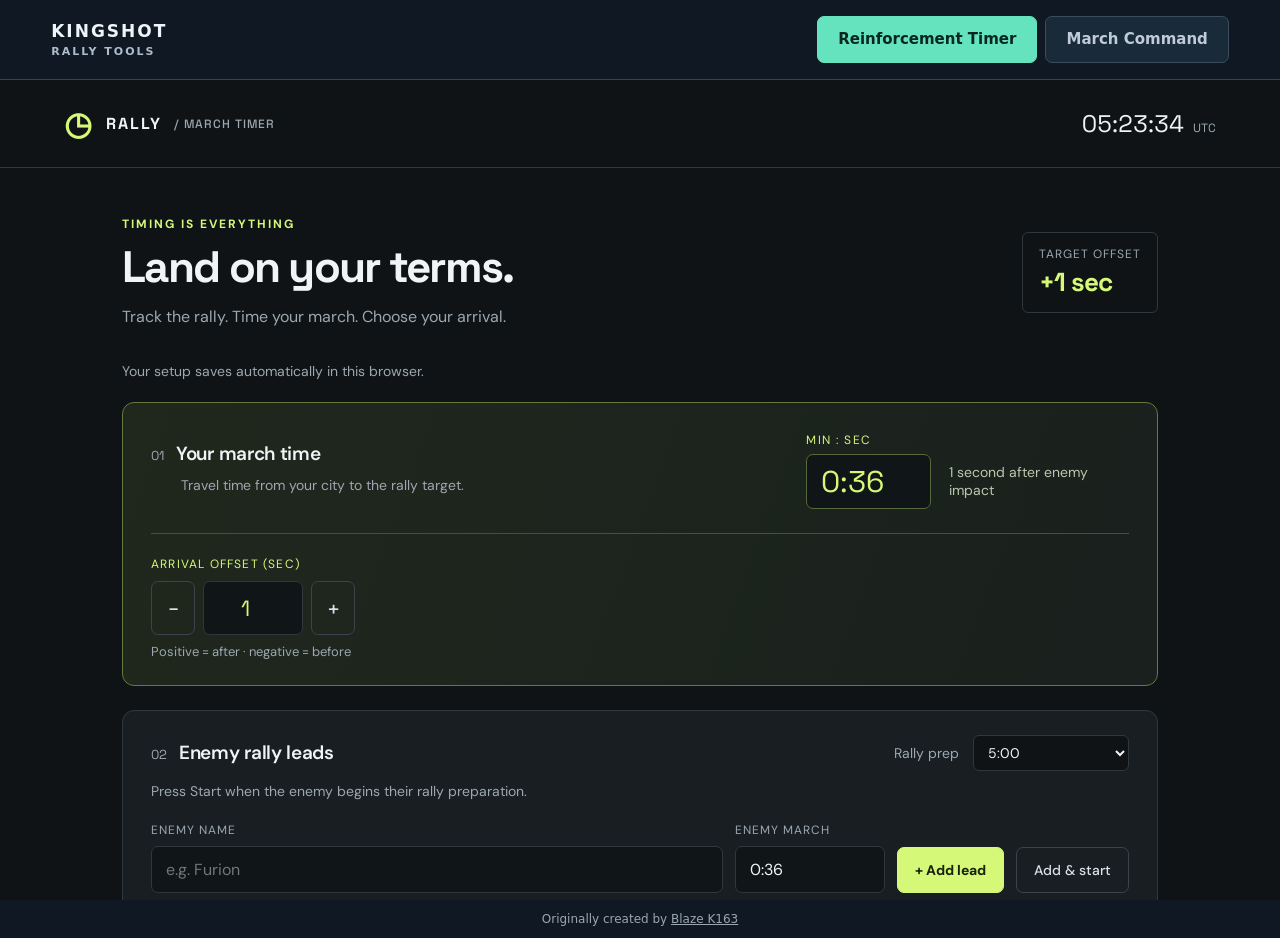
==== index.html @ 43cde856 "Publish community-self-hosting release with Blaze K163 credits and Netlify deployment" ====
<!doctype html>
<html lang="en"><head><meta charset="utf-8"><meta name="viewport" content="width=device-width,initial-scale=1"><title>Kingshot — Rally Tools</title><meta name="description" content="Reinforcement Timer and March Command in one workspace."><link rel="icon" href="data:image/svg+xml,%3Csvg xmlns='http://www.w3.org/2000/svg' viewBox='0 0 32 32'%3E%3Crect width='32' height='32' rx='8' fill='%23101923'/%3E%3Cpath d='M6 24 16 6 26 24M10 18h12' stroke='%2365e3bf' fill='none' stroke-width='3'/%3E%3C/svg%3E"><link rel="stylesheet" href="tabs.css"><script defer src="tabs.js"></script></head>
<body><header class="tools-header"><span class="brand">KINGSHOT <small>RALLY TOOLS</small></span><div role="tablist" aria-label="Rally tools"><button type="button" id="reinforcement-tab" role="tab" aria-controls="reinforcement-panel" aria-selected="true">Reinforcement Timer</button><button type="button" id="march-tab" role="tab" aria-controls="march-panel" aria-selected="false" tabindex="-1">March Command</button></div></header>
<main><section id="reinforcement-panel" role="tabpanel" aria-labelledby="reinforcement-tab"><iframe src="reinforcement/" title="Reinforcement Timer" allow="autoplay"></iframe></section><section id="march-panel" role="tabpanel" aria-labelledby="march-tab" hidden><iframe src="march-command/" title="March Command" allow="clipboard-write"></iframe></section></main>
<noscript>Enable JavaScript to switch tabs, or open <a href="reinforcement/">Reinforcement Timer</a> or <a href="march-command/">March Command</a> directly.</noscript><div class="creator-credit" style="text-align:center;padding:12px 8px;color:#9aa6b2;font:12px system-ui,sans-serif">Originally created by <a href="https://github.com/Cblaze401/kingshot-rally-tools" target="_blank" rel="noopener noreferrer" style="color:inherit;text-decoration:underline">Blaze K163</a></div></body></html>
---- tabs.css ----
:root{color-scheme:dark;font:16px/1.4 system-ui,sans-serif;background:#101923;color:#eef5fa}*{box-sizing:border-box}body{margin:0}.tools-header{min-height:80px;padding:14px 4%;display:flex;align-items:center;gap:24px;justify-content:space-between;border-bottom:1px solid #344555}.brand{font-size:17px;letter-spacing:2px;font-weight:750}.brand small{color:#aebdcc;display:block;font-size:11px;letter-spacing:2px}[role=tablist]{display:flex;gap:8px}[role=tab]{font:inherit;font-size:15px;font-weight:650;padding:12px 20px;color:#bfccd8;background:#192a38;border:1px solid #3b4c5e;border-radius:7px;cursor:pointer}[role=tab][aria-selected=true]{color:#09271e;background:#65e3bf;border-color:#65e3bf}[role=tab]:focus-visible{outline:2px solid white;outline-offset:3px}main{height:calc(100dvh - 80px)}[role=tabpanel],iframe{width:100%;height:100%;border:0;display:block}[hidden]{display:none!important}@media(max-width:600px){.tools-header{height:125px;flex-direction:column;gap:12px;align-items:stretch;padding:12px 4%}.brand{display:flex;align-items:center;gap:12px}.brand small{font-size:10px}[role=tablist]{width:100%}[role=tab]{flex:1;padding:10px 8px;font-size:14px}main{height:calc(100dvh - 125px)}}
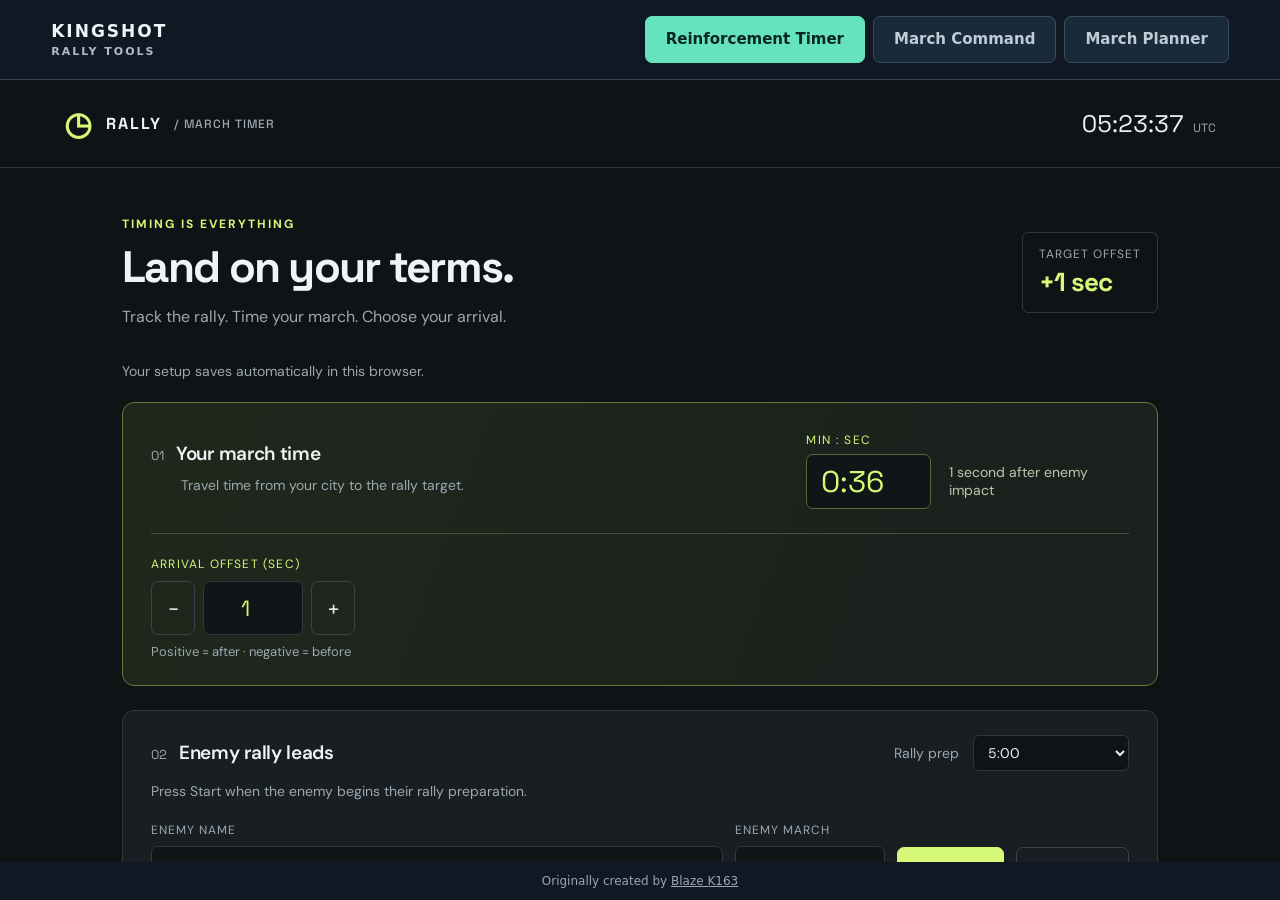
==== commit e0ea0b0d: "Add March Planner to community tools and preserve manual pet times" ====
--- a/index.html
+++ b/index.html
@@ -1,5 +1,6 @@
 <!doctype html>
-<html lang="en"><head><meta charset="utf-8"><meta name="viewport" content="width=device-width,initial-scale=1"><title>Kingshot — Rally Tools</title><meta name="description" content="Reinforcement Timer and March Command in one workspace."><link rel="icon" href="data:image/svg+xml,%3Csvg xmlns='http://www.w3.org/2000/svg' viewBox='0 0 32 32'%3E%3Crect width='32' height='32' rx='8' fill='%23101923'/%3E%3Cpath d='M6 24 16 6 26 24M10 18h12' stroke='%2365e3bf' fill='none' stroke-width='3'/%3E%3C/svg%3E"><link rel="stylesheet" href="tabs.css"><script defer src="tabs.js"></script></head>
-<body><header class="tools-header"><span class="brand">KINGSHOT <small>RALLY TOOLS</small></span><div role="tablist" aria-label="Rally tools"><button type="button" id="reinforcement-tab" role="tab" aria-controls="reinforcement-panel" aria-selected="true">Reinforcement Timer</button><button type="button" id="march-tab" role="tab" aria-controls="march-panel" aria-selected="false" tabindex="-1">March Command</button></div></header>
-<main><section id="reinforcement-panel" role="tabpanel" aria-labelledby="reinforcement-tab"><iframe src="reinforcement/" title="Reinforcement Timer" allow="autoplay"></iframe></section><section id="march-panel" role="tabpanel" aria-labelledby="march-tab" hidden><iframe src="march-command/" title="March Command" allow="clipboard-write"></iframe></section></main>
-<noscript>Enable JavaScript to switch tabs, or open <a href="reinforcement/">Reinforcement Timer</a> or <a href="march-command/">March Command</a> directly.</noscript><div class="creator-credit" style="text-align:center;padding:12px 8px;color:#9aa6b2;font:12px system-ui,sans-serif">Originally created by <a href="https://github.com/Cblaze401/kingshot-rally-tools" target="_blank" rel="noopener noreferrer" style="color:inherit;text-decoration:underline">Blaze K163</a></div></body></html>
+<html lang="en"><head><meta charset="utf-8"><meta name="viewport" content="width=device-width,initial-scale=1"><title>Kingshot — Rally Tools</title><meta name="description" content="Reinforcement Timer, March Command and March Planner in one workspace."><link rel="icon" href="data:image/svg+xml,%3Csvg xmlns='http://www.w3.org/2000/svg' viewBox='0 0 32 32'%3E%3Crect width='32' height='32' rx='8' fill='%23101923'/%3E%3Cpath d='M6 24 16 6 26 24M10 18h12' stroke='%2365e3bf' fill='none' stroke-width='3'/%3E%3C/svg%3E"><link rel="stylesheet" href="tabs.css"><script defer src="tabs.js"></script></head>
+<body><header class="tools-header"><span class="brand">KINGSHOT <small>RALLY TOOLS</small></span><div role="tablist" aria-label="Rally tools"><button type="button" id="reinforcement-tab" role="tab" aria-controls="reinforcement-panel" aria-selected="true">Reinforcement Timer</button><button type="button" id="march-tab" role="tab" aria-controls="march-panel" aria-selected="false" tabindex="-1">March Command</button><button type="button" id="planner-tab" role="tab" aria-controls="planner-panel" aria-selected="false" tabindex="-1">March Planner</button></div></header>
+<main><section id="reinforcement-panel" role="tabpanel" aria-labelledby="reinforcement-tab"><iframe src="reinforcement/" title="Reinforcement Timer" allow="autoplay"></iframe></section><section id="march-panel" role="tabpanel" aria-labelledby="march-tab" hidden><iframe src="march-command/" title="March Command" allow="clipboard-write"></iframe></section><section id="planner-panel" role="tabpanel" aria-labelledby="planner-tab" hidden><iframe src="march-planner/" title="March Planner" allow="clipboard-write"></iframe></section></main>
+<noscript>Enable JavaScript to switch tabs, or open <a href="reinforcement/">Reinforcement Timer</a> or <a href="march-command/">March Command</a> or <a href="march-planner/">March Planner</a> directly.</noscript><div class="creator-credit" style="text-align:center;padding:12px 8px;color:#9aa6b2;font:12px system-ui,sans-serif">Originally created by <a href="https://github.com/Cblaze401/kingshot-rally-tools" target="_blank" rel="noopener noreferrer" style="color:inherit;text-decoration:underline">Blaze K163</a></div>
+</body></html>
--- a/tabs.css
+++ b/tabs.css
@@ -1 +1,8 @@
 :root{color-scheme:dark;font:16px/1.4 system-ui,sans-serif;background:#101923;color:#eef5fa}*{box-sizing:border-box}body{margin:0}.tools-header{min-height:80px;padding:14px 4%;display:flex;align-items:center;gap:24px;justify-content:space-between;border-bottom:1px solid #344555}.brand{font-size:17px;letter-spacing:2px;font-weight:750}.brand small{color:#aebdcc;display:block;font-size:11px;letter-spacing:2px}[role=tablist]{display:flex;gap:8px}[role=tab]{font:inherit;font-size:15px;font-weight:650;padding:12px 20px;color:#bfccd8;background:#192a38;border:1px solid #3b4c5e;border-radius:7px;cursor:pointer}[role=tab][aria-selected=true]{color:#09271e;background:#65e3bf;border-color:#65e3bf}[role=tab]:focus-visible{outline:2px solid white;outline-offset:3px}main{height:calc(100dvh - 80px)}[role=tabpanel],iframe{width:100%;height:100%;border:0;display:block}[hidden]{display:none!important}@media(max-width:600px){.tools-header{height:125px;flex-direction:column;gap:12px;align-items:stretch;padding:12px 4%}.brand{display:flex;align-items:center;gap:12px}.brand small{font-size:10px}[role=tablist]{width:100%}[role=tab]{flex:1;padding:10px 8px;font-size:14px}main{height:calc(100dvh - 125px)}}
+
+/* Let the header grow naturally when three tools wrap on small screens. */
+body{height:100dvh;display:flex;flex-direction:column;overflow:hidden}
+.tools-header{flex:none}
+main{flex:1;min-height:0;height:auto}
+[role=tablist]{flex-wrap:wrap}
+@media(max-width:800px){.tools-header{height:auto;flex-direction:column;gap:12px;align-items:stretch;padding:12px 4%}.brand{display:flex;align-items:center;gap:12px}.brand small{font-size:10px}[role=tablist]{width:100%}[role=tab]{flex:1;min-width:0;padding:10px 8px;font-size:13px}main{height:auto}}
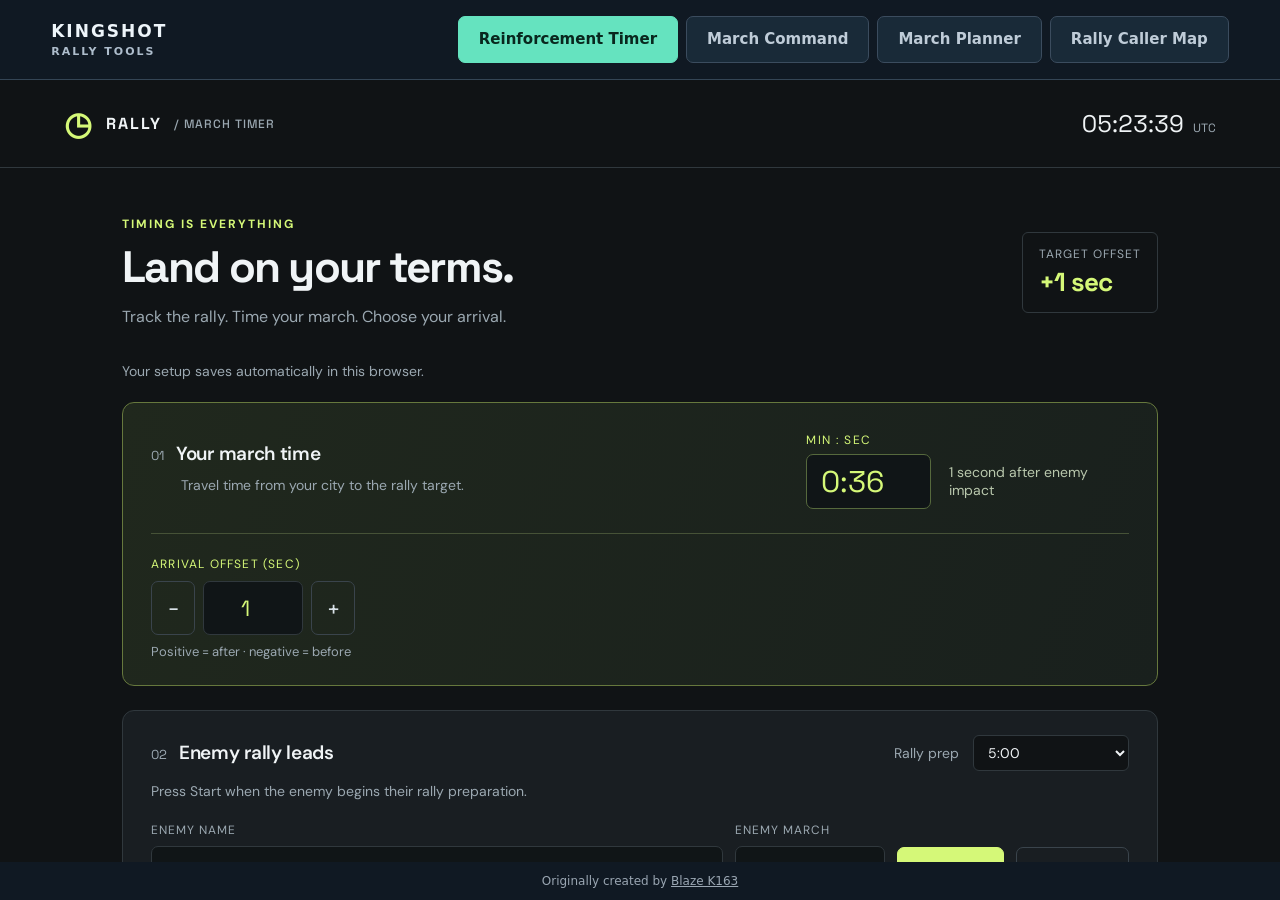
==== commit 3ea25120: "Give Rally Caller Map its own tab with shared roster state" ====
--- a/index.html
+++ b/index.html
@@ -1,6 +1,6 @@
 <!doctype html>
-<html lang="en"><head><meta charset="utf-8"><meta name="viewport" content="width=device-width,initial-scale=1"><title>Kingshot — Rally Tools</title><meta name="description" content="Reinforcement Timer, March Command and March Planner in one workspace."><link rel="icon" href="data:image/svg+xml,%3Csvg xmlns='http://www.w3.org/2000/svg' viewBox='0 0 32 32'%3E%3Crect width='32' height='32' rx='8' fill='%23101923'/%3E%3Cpath d='M6 24 16 6 26 24M10 18h12' stroke='%2365e3bf' fill='none' stroke-width='3'/%3E%3C/svg%3E"><link rel="stylesheet" href="tabs.css"><script defer src="tabs.js"></script></head>
-<body><header class="tools-header"><span class="brand">KINGSHOT <small>RALLY TOOLS</small></span><div role="tablist" aria-label="Rally tools"><button type="button" id="reinforcement-tab" role="tab" aria-controls="reinforcement-panel" aria-selected="true">Reinforcement Timer</button><button type="button" id="march-tab" role="tab" aria-controls="march-panel" aria-selected="false" tabindex="-1">March Command</button><button type="button" id="planner-tab" role="tab" aria-controls="planner-panel" aria-selected="false" tabindex="-1">March Planner</button></div></header>
+<html lang="en"><head><meta charset="utf-8"><meta name="viewport" content="width=device-width,initial-scale=1"><title>Kingshot — Rally Tools</title><meta name="description" content="Reinforcement Timer, March Command, March Planner and Rally Caller Map in one workspace."><link rel="icon" href="data:image/svg+xml,%3Csvg xmlns='http://www.w3.org/2000/svg' viewBox='0 0 32 32'%3E%3Crect width='32' height='32' rx='8' fill='%23101923'/%3E%3Cpath d='M6 24 16 6 26 24M10 18h12' stroke='%2365e3bf' fill='none' stroke-width='3'/%3E%3C/svg%3E"><link rel="stylesheet" href="tabs.css"><script defer src="tabs.js"></script></head>
+<body><header class="tools-header"><span class="brand">KINGSHOT <small>RALLY TOOLS</small></span><div role="tablist" aria-label="Rally tools"><button type="button" id="reinforcement-tab" role="tab" aria-controls="reinforcement-panel" aria-selected="true">Reinforcement Timer</button><button type="button" id="march-tab" role="tab" aria-controls="march-panel" aria-selected="false" tabindex="-1">March Command</button><button type="button" id="planner-tab" role="tab" aria-controls="planner-panel" aria-selected="false" tabindex="-1">March Planner</button><button type="button" id="caller-map-tab" role="tab" aria-controls="march-panel" aria-selected="false" tabindex="-1">Rally Caller Map</button></div></header>
 <main><section id="reinforcement-panel" role="tabpanel" aria-labelledby="reinforcement-tab"><iframe src="reinforcement/" title="Reinforcement Timer" allow="autoplay"></iframe></section><section id="march-panel" role="tabpanel" aria-labelledby="march-tab" hidden><iframe src="march-command/" title="March Command" allow="clipboard-write"></iframe></section><section id="planner-panel" role="tabpanel" aria-labelledby="planner-tab" hidden><iframe src="march-planner/" title="March Planner" allow="clipboard-write"></iframe></section></main>
 <noscript>Enable JavaScript to switch tabs, or open <a href="reinforcement/">Reinforcement Timer</a> or <a href="march-command/">March Command</a> or <a href="march-planner/">March Planner</a> directly.</noscript><div class="creator-credit" style="text-align:center;padding:12px 8px;color:#9aa6b2;font:12px system-ui,sans-serif">Originally created by <a href="https://github.com/Cblaze401/kingshot-rally-tools" target="_blank" rel="noopener noreferrer" style="color:inherit;text-decoration:underline">Blaze K163</a></div>
 </body></html>
--- a/tabs.css
+++ b/tabs.css
@@ -6,3 +6,5 @@
 main{flex:1;min-height:0;height:auto}
 [role=tablist]{flex-wrap:wrap}
 @media(max-width:800px){.tools-header{height:auto;flex-direction:column;gap:12px;align-items:stretch;padding:12px 4%}.brand{display:flex;align-items:center;gap:12px}.brand small{font-size:10px}[role=tablist]{width:100%}[role=tab]{flex:1;min-width:0;padding:10px 8px;font-size:13px}main{height:auto}}
+
+@media(max-width:600px){[role=tablist]{display:grid;grid-template-columns:1fr 1fr}[role=tab]{width:100%}}
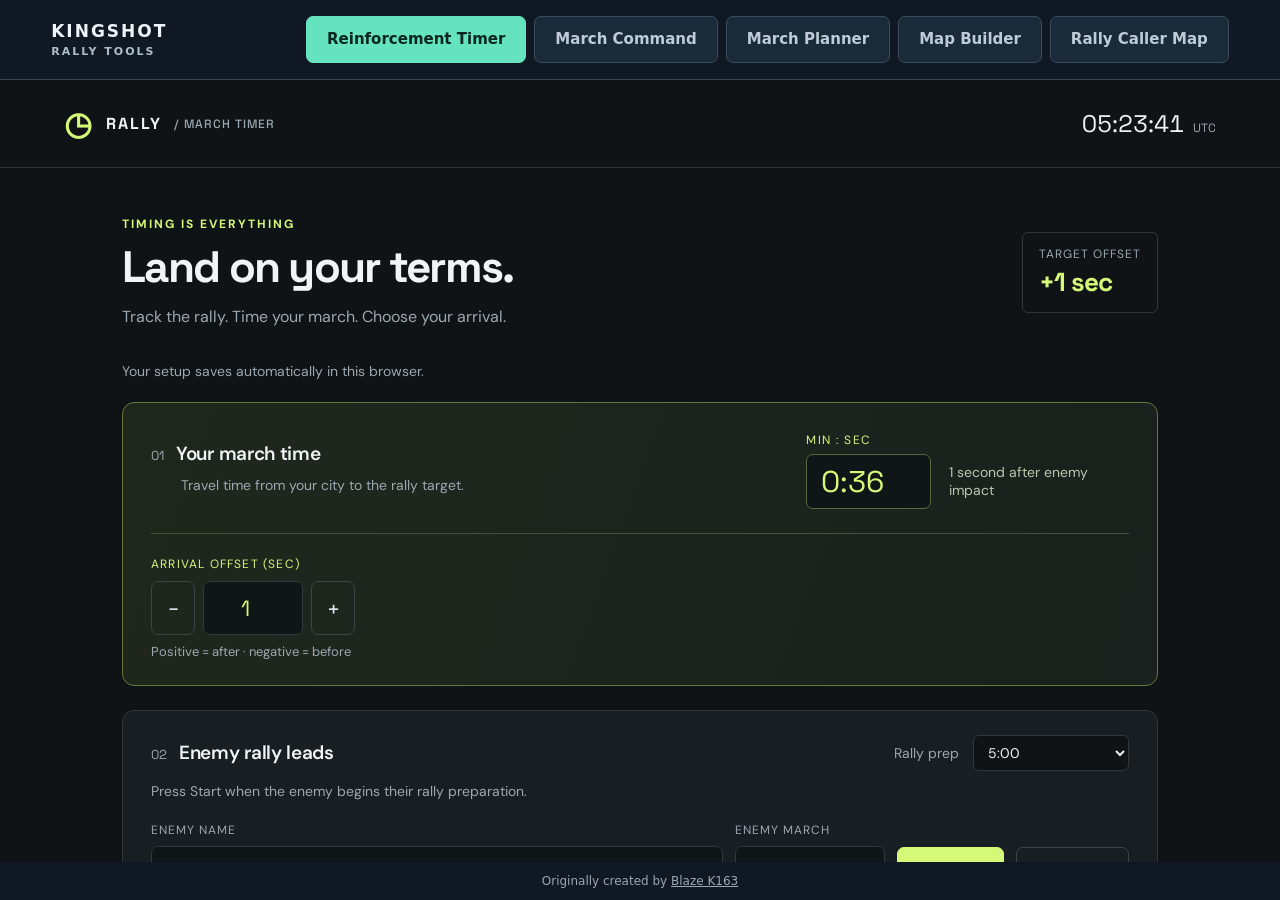
==== commit dd264cf0: "Move city formations into Map Builder tab and restore stock March Planner" ====
--- a/index.html
+++ b/index.html
@@ -1,6 +1,6 @@
 <!doctype html>
-<html lang="en"><head><meta charset="utf-8"><meta name="viewport" content="width=device-width,initial-scale=1"><title>Kingshot — Rally Tools</title><meta name="description" content="Reinforcement Timer, March Command, March Planner and Rally Caller Map in one workspace."><link rel="icon" href="data:image/svg+xml,%3Csvg xmlns='http://www.w3.org/2000/svg' viewBox='0 0 32 32'%3E%3Crect width='32' height='32' rx='8' fill='%23101923'/%3E%3Cpath d='M6 24 16 6 26 24M10 18h12' stroke='%2365e3bf' fill='none' stroke-width='3'/%3E%3C/svg%3E"><link rel="stylesheet" href="tabs.css"><script defer src="tabs.js"></script></head>
-<body><header class="tools-header"><span class="brand">KINGSHOT <small>RALLY TOOLS</small></span><div role="tablist" aria-label="Rally tools"><button type="button" id="reinforcement-tab" role="tab" aria-controls="reinforcement-panel" aria-selected="true">Reinforcement Timer</button><button type="button" id="march-tab" role="tab" aria-controls="march-panel" aria-selected="false" tabindex="-1">March Command</button><button type="button" id="planner-tab" role="tab" aria-controls="planner-panel" aria-selected="false" tabindex="-1">March Planner</button><button type="button" id="caller-map-tab" role="tab" aria-controls="march-panel" aria-selected="false" tabindex="-1">Rally Caller Map</button></div></header>
-<main><section id="reinforcement-panel" role="tabpanel" aria-labelledby="reinforcement-tab"><iframe src="reinforcement/" title="Reinforcement Timer" allow="autoplay"></iframe></section><section id="march-panel" role="tabpanel" aria-labelledby="march-tab" hidden><iframe src="march-command/" title="March Command" allow="clipboard-write"></iframe></section><section id="planner-panel" role="tabpanel" aria-labelledby="planner-tab" hidden><iframe src="march-planner/" title="March Planner" allow="clipboard-write"></iframe></section></main>
-<noscript>Enable JavaScript to switch tabs, or open <a href="reinforcement/">Reinforcement Timer</a> or <a href="march-command/">March Command</a> or <a href="march-planner/">March Planner</a> directly.</noscript><div class="creator-credit" style="text-align:center;padding:12px 8px;color:#9aa6b2;font:12px system-ui,sans-serif">Originally created by <a href="https://github.com/Cblaze401/kingshot-rally-tools" target="_blank" rel="noopener noreferrer" style="color:inherit;text-decoration:underline">Blaze K163</a></div>
+<html lang="en"><head><meta charset="utf-8"><meta name="viewport" content="width=device-width,initial-scale=1"><title>Kingshot — Rally Tools</title><meta name="description" content="Reinforcement Timer, March Command, March Planner, Map Builder and Rally Caller Map in one workspace."><link rel="icon" href="data:image/svg+xml,%3Csvg xmlns='http://www.w3.org/2000/svg' viewBox='0 0 32 32'%3E%3Crect width='32' height='32' rx='8' fill='%23101923'/%3E%3Cpath d='M6 24 16 6 26 24M10 18h12' stroke='%2365e3bf' fill='none' stroke-width='3'/%3E%3C/svg%3E"><link rel="stylesheet" href="tabs.css"><script defer src="tabs.js"></script></head>
+<body><header class="tools-header"><span class="brand">KINGSHOT <small>RALLY TOOLS</small></span><div role="tablist" aria-label="Rally tools"><button type="button" id="reinforcement-tab" role="tab" aria-controls="reinforcement-panel" aria-selected="true">Reinforcement Timer</button><button type="button" id="march-tab" role="tab" aria-controls="march-panel" aria-selected="false" tabindex="-1">March Command</button><button type="button" id="planner-tab" role="tab" aria-controls="planner-panel" aria-selected="false" tabindex="-1">March Planner</button><button type="button" id="builder-tab" role="tab" aria-controls="builder-panel" aria-selected="false" tabindex="-1">Map Builder</button><button type="button" id="caller-map-tab" role="tab" aria-controls="march-panel" aria-selected="false" tabindex="-1">Rally Caller Map</button></div></header>
+<main><section id="reinforcement-panel" role="tabpanel" aria-labelledby="reinforcement-tab"><iframe src="reinforcement/" title="Reinforcement Timer" allow="autoplay"></iframe></section><section id="march-panel" role="tabpanel" aria-labelledby="march-tab" hidden><iframe src="march-command/" title="March Command" allow="clipboard-write"></iframe></section><section id="planner-panel" role="tabpanel" aria-labelledby="planner-tab" hidden><iframe src="march-planner/" title="March Planner" allow="clipboard-write"></iframe></section><section id="builder-panel" role="tabpanel" aria-labelledby="builder-tab" hidden><iframe src="map-builder/" title="Map Builder" allow="clipboard-write"></iframe></section></main>
+<noscript>Enable JavaScript to switch tabs, or open <a href="reinforcement/">Reinforcement Timer</a> or <a href="march-command/">March Command</a> or <a href="march-planner/">March Planner</a> or <a href="map-builder/">Map Builder</a> directly.</noscript><div class="creator-credit" style="text-align:center;padding:12px 8px;color:#9aa6b2;font:12px system-ui,sans-serif">Originally created by <a href="https://github.com/Cblaze401/kingshot-rally-tools" target="_blank" rel="noopener noreferrer" style="color:inherit;text-decoration:underline">Blaze K163</a></div>
 </body></html>
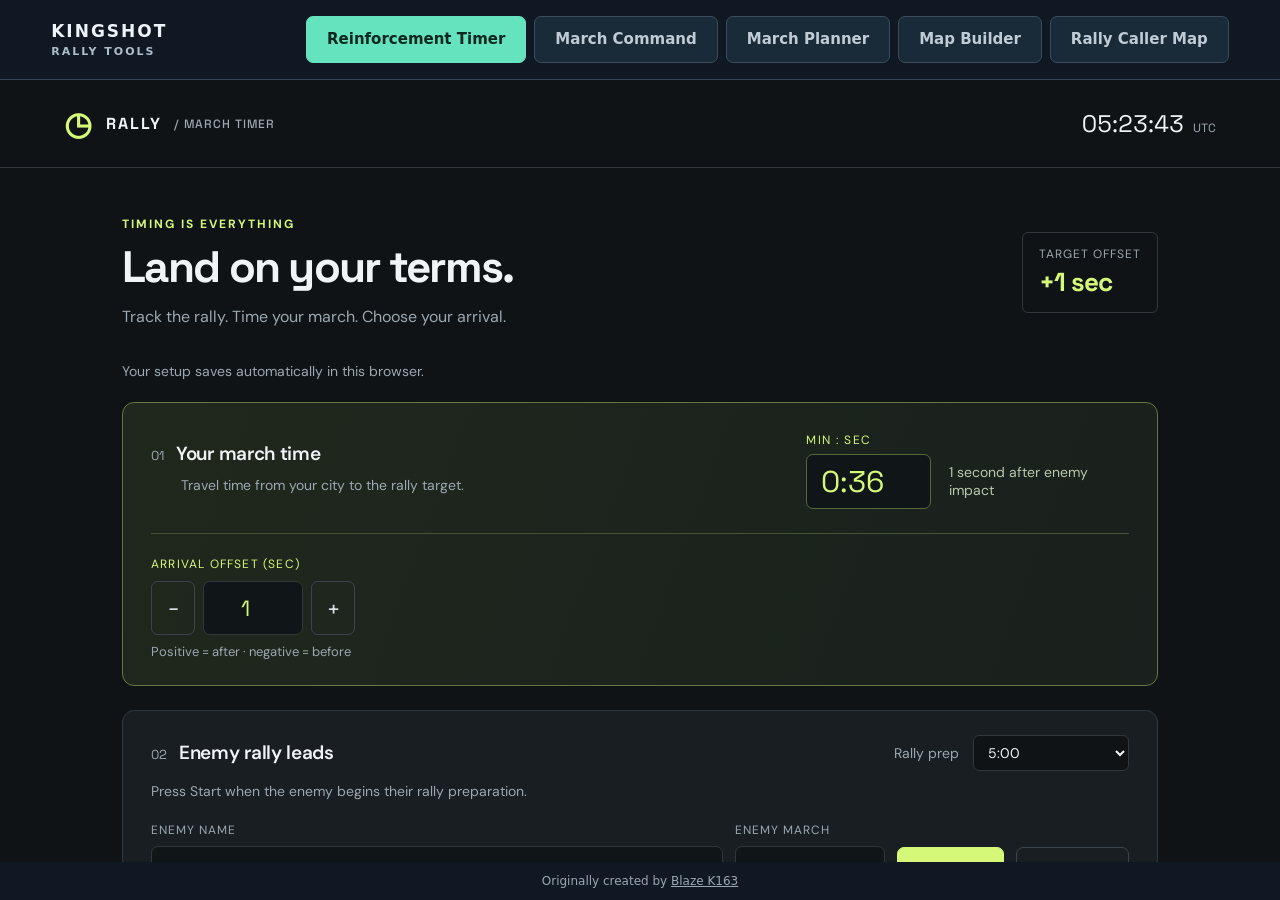
==== commit f30e3775: "Document the five rally tools and point creator credit at the public repo. Self-host notes now inclu" ====
--- a/index.html
+++ b/index.html
@@ -2,5 +2,5 @@
 <html lang="en"><head><meta charset="utf-8"><meta name="viewport" content="width=device-width,initial-scale=1"><title>Kingshot — Rally Tools</title><meta name="description" content="Reinforcement Timer, March Command, March Planner, Map Builder and Rally Caller Map in one workspace."><link rel="icon" href="data:image/svg+xml,%3Csvg xmlns='http://www.w3.org/2000/svg' viewBox='0 0 32 32'%3E%3Crect width='32' height='32' rx='8' fill='%23101923'/%3E%3Cpath d='M6 24 16 6 26 24M10 18h12' stroke='%2365e3bf' fill='none' stroke-width='3'/%3E%3C/svg%3E"><link rel="stylesheet" href="tabs.css"><script defer src="tabs.js"></script></head>
 <body><header class="tools-header"><span class="brand">KINGSHOT <small>RALLY TOOLS</small></span><div role="tablist" aria-label="Rally tools"><button type="button" id="reinforcement-tab" role="tab" aria-controls="reinforcement-panel" aria-selected="true">Reinforcement Timer</button><button type="button" id="march-tab" role="tab" aria-controls="march-panel" aria-selected="false" tabindex="-1">March Command</button><button type="button" id="planner-tab" role="tab" aria-controls="planner-panel" aria-selected="false" tabindex="-1">March Planner</button><button type="button" id="builder-tab" role="tab" aria-controls="builder-panel" aria-selected="false" tabindex="-1">Map Builder</button><button type="button" id="caller-map-tab" role="tab" aria-controls="march-panel" aria-selected="false" tabindex="-1">Rally Caller Map</button></div></header>
 <main><section id="reinforcement-panel" role="tabpanel" aria-labelledby="reinforcement-tab"><iframe src="reinforcement/" title="Reinforcement Timer" allow="autoplay"></iframe></section><section id="march-panel" role="tabpanel" aria-labelledby="march-tab" hidden><iframe src="march-command/" title="March Command" allow="clipboard-write"></iframe></section><section id="planner-panel" role="tabpanel" aria-labelledby="planner-tab" hidden><iframe src="march-planner/" title="March Planner" allow="clipboard-write"></iframe></section><section id="builder-panel" role="tabpanel" aria-labelledby="builder-tab" hidden><iframe src="map-builder/" title="Map Builder" allow="clipboard-write"></iframe></section></main>
-<noscript>Enable JavaScript to switch tabs, or open <a href="reinforcement/">Reinforcement Timer</a> or <a href="march-command/">March Command</a> or <a href="march-planner/">March Planner</a> or <a href="map-builder/">Map Builder</a> directly.</noscript><div class="creator-credit" style="text-align:center;padding:12px 8px;color:#9aa6b2;font:12px system-ui,sans-serif">Originally created by <a href="https://github.com/Cblaze401/kingshot-rally-tools" target="_blank" rel="noopener noreferrer" style="color:inherit;text-decoration:underline">Blaze K163</a></div>
+<noscript>Enable JavaScript to switch tabs, or open <a href="reinforcement/">Reinforcement Timer</a> or <a href="march-command/">March Command</a> or <a href="march-planner/">March Planner</a> or <a href="map-builder/">Map Builder</a> directly.</noscript><div class="creator-credit" style="text-align:center;padding:12px 8px;color:#9aa6b2;font:12px system-ui,sans-serif">Originally created by <a href="https://github.com/Cblaze401/kingshot-rally-tools-community" target="_blank" rel="noopener noreferrer" style="color:inherit;text-decoration:underline">Blaze K163</a></div>
 </body></html>
